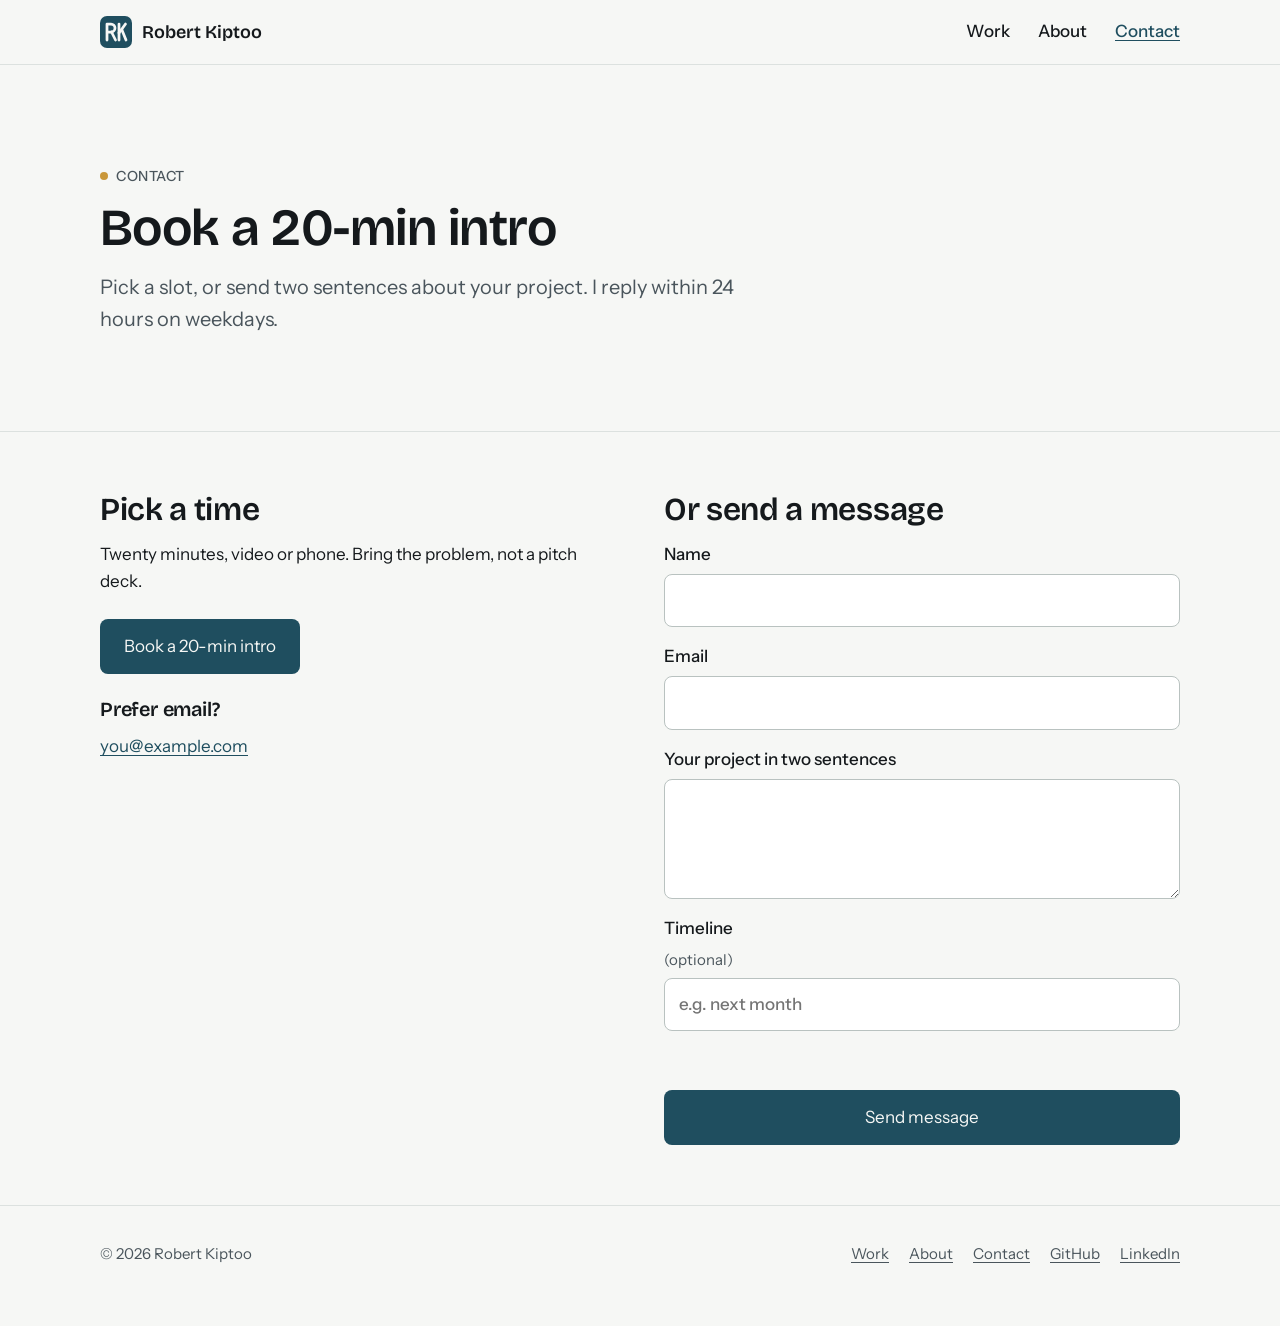
==== contact/index.html @ adc51469 "Week 5: full portfolio site from the Week 3 content map Replace the near-blank page with the plain H" ====
<!DOCTYPE html>
<html lang="en">
<head>
  <meta charset="utf-8">
  <meta name="viewport" content="width=device-width, initial-scale=1">
  <title>Contact · Robert Kiptoo</title>
  <meta name="description" content="Book a 20-minute intro with Robert Kiptoo.">
  <link rel="icon" href="../favicon.svg" type="image/svg+xml">
  <link rel="preconnect" href="https://fonts.googleapis.com">
  <link rel="preconnect" href="https://fonts.gstatic.com" crossorigin>
  <link rel="stylesheet" href="https://fonts.googleapis.com/css2?family=Bricolage+Grotesque:opsz,wght@12..96,600&family=Instrument+Sans:wght@400;500&display=swap">
  <link rel="stylesheet" href="../style.css">
</head>
<body>
  <a class="skip" href="#main">Skip to content</a>

  <header class="site-header">
    <div class="wrap">
      <a class="brand" href="../"><img src="../favicon.svg" alt="" width="32" height="32"><span>Robert Kiptoo</span></a>
      <nav class="nav" aria-label="Main">
        <a href="../work/">Work</a>
        <a href="../about/">About</a>
        <a href="./" aria-current="page">Contact</a>
      </nav>
    </div>
  </header>

  <!--
    SETUP: three placeholders to replace before going live.
      1. CAL_LINK       the Cal.com booking link          (search: cal.com/YOUR-HANDLE)
      2. FORM_ENDPOINT  the Formspree form endpoint       (search: formspree.io/f/YOUR_FORM_ID)
      3. EMAIL          the public contact email          (search: you@example.com)
  -->

  <main id="main">
    <!-- 1. Heading -->
    <section class="hero">
      <div class="wrap">
        <p class="eyebrow accent">Contact</p>
        <h1>Book a 20-min intro</h1>
        <p class="lede">Pick a slot, or send two sentences about your project. <span class="promise">I reply within 24 hours on weekdays.</span></p>
      </div>
    </section>

    <section>
      <div class="wrap contact-grid">
        <!-- 2. Calendar: the primary path -->
        <div>
          <h2>Pick a time</h2>
          <p>Twenty minutes, video or phone. Bring the problem, not a pitch deck.</p>
          <p><a class="btn" href="https://cal.com/YOUR-HANDLE/20min">Book a 20-min intro</a></p>

          <!-- 5. Fallback -->
          <h3>Prefer email?</h3>
          <p><a href="mailto:you@example.com">you@example.com</a></p>
        </div>

        <!-- 3. Form -->
        <div>
          <h2>Or send a message</h2>
          <form id="contact-form" action="https://formspree.io/f/YOUR_FORM_ID" method="POST">
            <label>Name
              <input type="text" name="name" autocomplete="name" required>
            </label>
            <label>Email
              <input type="email" name="email" autocomplete="email" required>
            </label>
            <label>Your project in two sentences
              <textarea name="project" required></textarea>
            </label>
            <label>Timeline <span class="hint">(optional)</span>
              <input type="text" name="timeline" placeholder="e.g. next month">
            </label>
            <!-- Honeypot: real people never see or fill this -->
            <label class="hp" aria-hidden="true">Leave this empty
              <input type="text" name="_gotcha" tabindex="-1" autocomplete="off">
            </label>
            <p class="form-status" role="status" aria-live="polite"></p>
            <button class="btn" type="submit">Send message</button>
          </form>
        </div>
      </div>
    </section>
  </main>

  <footer class="site-footer">
    <div class="wrap">
      <p>© 2026 Robert Kiptoo</p>
      <ul>
        <li><a href="../work/">Work</a></li>
        <li><a href="../about/">About</a></li>
        <li><a href="./">Contact</a></li>
        <li><a href="https://github.com/Robertkip">GitHub</a></li>
        <li><a href="https://www.linkedin.com/in/robert-kimaiyo-9ab814220">LinkedIn</a></li>
      </ul>
    </div>
  </footer>

  <script>
    // Send the form without leaving the page, then go to /thank-you.
    // Without JavaScript, the form still posts to Formspree normally.
    const form = document.getElementById('contact-form');
    const status = form.querySelector('.form-status');

    form.addEventListener('submit', async (event) => {
      event.preventDefault();
      if (form.action.includes('YOUR_FORM_ID')) {
        status.textContent = 'The form isn\'t connected yet. Please use the email link for now.';
        return;
      }
      const button = form.querySelector('button');
      button.disabled = true;
      status.textContent = '';
      try {
        const response = await fetch(form.action, {
          method: 'POST',
          body: new FormData(form),
          headers: { Accept: 'application/json' },
        });
        if (!response.ok) throw new Error(response.status);
        window.location.href = '../thank-you/';
      } catch {
        status.textContent = 'That didn\'t send. Please try again, or use the email link.';
        button.disabled = false;
      }
    });
  </script>
</body>
</html>
---- style.css ----
/*
  Identity kit v1, as CSS.
  Type: Bricolage Grotesque 600 (headings), Instrument Sans 400/500 (body).
  Palette: Deep Teal (main), Ink (text), Paper (background), Ochre (accent, once per view).
  Mood: calm and considered. The work is the loudest thing on the page.
*/

:root {
  --teal: #1F4E5F;
  --ink: #15191C;
  --paper: #F6F7F5;
  --ochre: #C9973A;
  --muted: #4A555C;
  --line: #DCE1DF;
  --card: #FFFFFF;

  --font-head: "Bricolage Grotesque", ui-sans-serif, system-ui, sans-serif;
  --font-body: "Instrument Sans", ui-sans-serif, system-ui, sans-serif;
  --font-mono: ui-monospace, "SFMono-Regular", Menlo, Consolas, monospace;

  --space: 24px;
  --measure: 65ch;
  --wide: 1080px;
}

*, *::before, *::after { box-sizing: border-box; }

html { -webkit-text-size-adjust: 100%; }

body {
  margin: 0;
  background: var(--paper);
  color: var(--ink);
  font-family: var(--font-body);
  font-size: 1.0625rem;
  line-height: 1.6;
}

img { max-width: 100%; height: auto; display: block; }

a { color: var(--teal); text-underline-offset: 3px; }
a:hover { text-decoration-thickness: 2px; }

:focus-visible { outline: 3px solid var(--teal); outline-offset: 3px; border-radius: 4px; }

h1, h2, h3 {
  font-family: var(--font-head);
  font-weight: 600;
  line-height: 1.15;
  letter-spacing: -0.01em;
  margin: 0 0 calc(var(--space) / 2);
}
h1 { font-size: clamp(2rem, 5.5vw, 3.25rem); }
h2 { font-size: clamp(1.5rem, 3.5vw, 2rem); }
h3 { font-size: 1.25rem; }

p { margin: 0 0 var(--space); }

.skip {
  position: absolute; left: -999px; top: 0;
  background: var(--teal); color: var(--paper); padding: 8px 16px;
}
.skip:focus { left: 16px; top: 16px; z-index: 10; }

.wrap { width: min(100% - 32px, var(--wide)); margin-inline: auto; }
.prose { max-width: var(--measure); }

/* Header and nav */
.site-header { border-bottom: 1px solid var(--line); }
.site-header .wrap {
  display: flex; align-items: center; justify-content: space-between;
  gap: 16px; padding-block: 16px;
}
.brand {
  display: inline-flex; align-items: center; gap: 10px;
  font-family: var(--font-head); font-weight: 600; font-size: 1.125rem;
  color: var(--ink); text-decoration: none;
}
.brand img { width: 32px; height: 32px; }
.nav { display: flex; gap: clamp(12px, 3vw, 28px); }
.nav a { color: var(--ink); text-decoration: none; font-weight: 500; }
.nav a:hover, .nav a[aria-current="page"] { color: var(--teal); text-decoration: underline; }

@media (max-width: 420px) {
  .brand span { display: none; }
}

/* Sections */
main section { padding-block: calc(var(--space) * 2.5); }
main section + section { border-top: 1px solid var(--line); }

.eyebrow {
  display: inline-flex; align-items: center; gap: 8px;
  font-size: 0.875rem; font-weight: 500; letter-spacing: 0.04em;
  text-transform: uppercase; color: var(--muted); margin-bottom: 12px;
}
.eyebrow.accent::before {
  content: ""; width: 8px; height: 8px; border-radius: 50%; background: var(--ochre);
}

.lede { font-size: 1.25rem; color: var(--muted); max-width: 52ch; }

/* Hero */
.hero { padding-block: calc(var(--space) * 4) calc(var(--space) * 3); }
.hero h1 { max-width: 20ch; }

/* Buttons */
.actions { display: flex; flex-wrap: wrap; align-items: center; gap: 12px 24px; }
.btn {
  display: inline-block; padding: 14px 24px; border-radius: 8px;
  background: var(--teal); color: var(--paper);
  font-weight: 500; text-decoration: none; border: 0; font: inherit; cursor: pointer;
}
.btn:hover { background: #173C49; text-decoration: none; }
.link-arrow { font-weight: 500; }
.link-arrow::after { content: " →"; }

/* Cards */
.cards { display: grid; gap: var(--space); grid-template-columns: repeat(auto-fit, minmax(min(280px, 100%), 1fr)); }
.card {
  min-width: 0;
  background: var(--card); border: 1px solid var(--line); border-radius: 12px;
  overflow: hidden; display: flex; flex-direction: column;
}
.card .body { padding: var(--space); display: flex; flex-direction: column; gap: 8px; flex: 1; }
.card h3 a { color: var(--ink); text-decoration: none; }
.card h3 a:hover { color: var(--teal); }
.card p { margin: 0; color: var(--muted); }
.card .metric { color: var(--teal); font-weight: 500; }
.card .link-arrow { margin-top: auto; padding-top: 8px; }
.card-media { border-bottom: 1px solid var(--line); aspect-ratio: 16 / 9; object-fit: cover; object-position: left top; width: 100%; }

/* Real terminal output used as evidence, never decoration */
.terminal {
  margin: 0; background: #102A33; color: #E6EDEA;
  font-family: var(--font-mono); font-size: 0.8125rem; line-height: 1.55;
  padding: 16px 18px; overflow-x: auto; white-space: pre;
}
.card .terminal { aspect-ratio: 16 / 9; border-bottom: 1px solid var(--line); padding-top: 28px; }
.terminal .ok { color: #8FD3B6; }
.terminal .dim { color: #93A7AE; }
figure { margin: 0 0 var(--space); min-width: 0; }
.case-body { min-width: 0; }
figure .terminal, figure img { border-radius: 10px; border: 1px solid var(--line); }
figcaption { font-size: 0.9375rem; color: var(--muted); margin-top: 8px; }

/* Proof strip */
.proof { display: grid; gap: var(--space); grid-template-columns: repeat(auto-fit, minmax(180px, 1fr)); margin-bottom: var(--space); }
.proof div { border-left: 3px solid var(--teal); padding-left: 16px; }
.proof strong { display: block; font-family: var(--font-head); font-size: 1.75rem; font-weight: 600; line-height: 1.2; }
.proof span { color: var(--muted); }
.tools { color: var(--muted); margin: 0; }

/* About teaser */
.teaser { display: flex; gap: var(--space); align-items: center; flex-wrap: wrap; }
.avatar { width: 96px; height: 96px; border-radius: 50%; border: 3px solid var(--card); box-shadow: 0 0 0 1px var(--line); }
.teaser .text { flex: 1 1 280px; }
.teaser p { margin-bottom: 8px; }

/* CTA band */
.cta-band { background: var(--teal); color: var(--paper); border-top: 0 !important; }
.cta-band h2 { color: var(--paper); }
.cta-band p { color: #C9D6D8; max-width: 52ch; }
.cta-band .btn { background: var(--paper); color: var(--teal); }
.cta-band .btn:hover { background: #FFFFFF; }
.cta-band a:not(.btn) { color: var(--paper); }

/* Case study page */
.case-meta { display: flex; flex-wrap: wrap; gap: 8px 24px; color: var(--muted); font-size: 0.9375rem; margin-bottom: var(--space); }
.case-body h2 { margin-top: calc(var(--space) * 2); }
.case-body h2:first-child { margin-top: 0; }
.case-body ul { padding-left: 1.25em; margin: 0 0 var(--space); }
.case-body li { margin-bottom: 8px; }
.outcome { background: var(--card); border: 1px solid var(--line); border-radius: 12px; padding: var(--space); margin-bottom: var(--space); }
.outcome p:last-child { margin-bottom: 0; }
.next-case { display: flex; justify-content: space-between; flex-wrap: wrap; gap: 12px; }

/* Contact */
.contact-grid { display: grid; gap: calc(var(--space) * 2); grid-template-columns: repeat(auto-fit, minmax(min(280px, 100%), 1fr)); align-items: start; }
form { display: grid; gap: 16px; }
label { font-weight: 500; display: grid; gap: 6px; }
label .hint { font-weight: 400; color: var(--muted); font-size: 0.9375rem; }
input, textarea {
  font: inherit; color: var(--ink); background: var(--card);
  border: 1px solid #B9C2C0; border-radius: 8px; padding: 12px 14px; width: 100%;
}
input:focus-visible, textarea:focus-visible { outline: 3px solid var(--teal); outline-offset: 1px; border-color: var(--teal); }
textarea { min-height: 120px; resize: vertical; }
.hp { position: absolute; left: -9999px; }
.form-status { color: #9B2C2C; margin: 0; min-height: 1.6em; }
.promise { color: var(--muted); }

/* Footer */
.site-footer { border-top: 1px solid var(--line); padding-block: calc(var(--space) * 1.5); color: var(--muted); font-size: 0.9375rem; }
.site-footer .wrap { display: flex; flex-wrap: wrap; justify-content: space-between; gap: 16px; }
.site-footer ul { list-style: none; margin: 0; padding: 0; display: flex; flex-wrap: wrap; gap: 8px 20px; }
.site-footer a { color: var(--muted); }
.site-footer a:hover { color: var(--teal); }

@media (prefers-reduced-motion: no-preference) {
  html { scroll-behavior: smooth; }
}
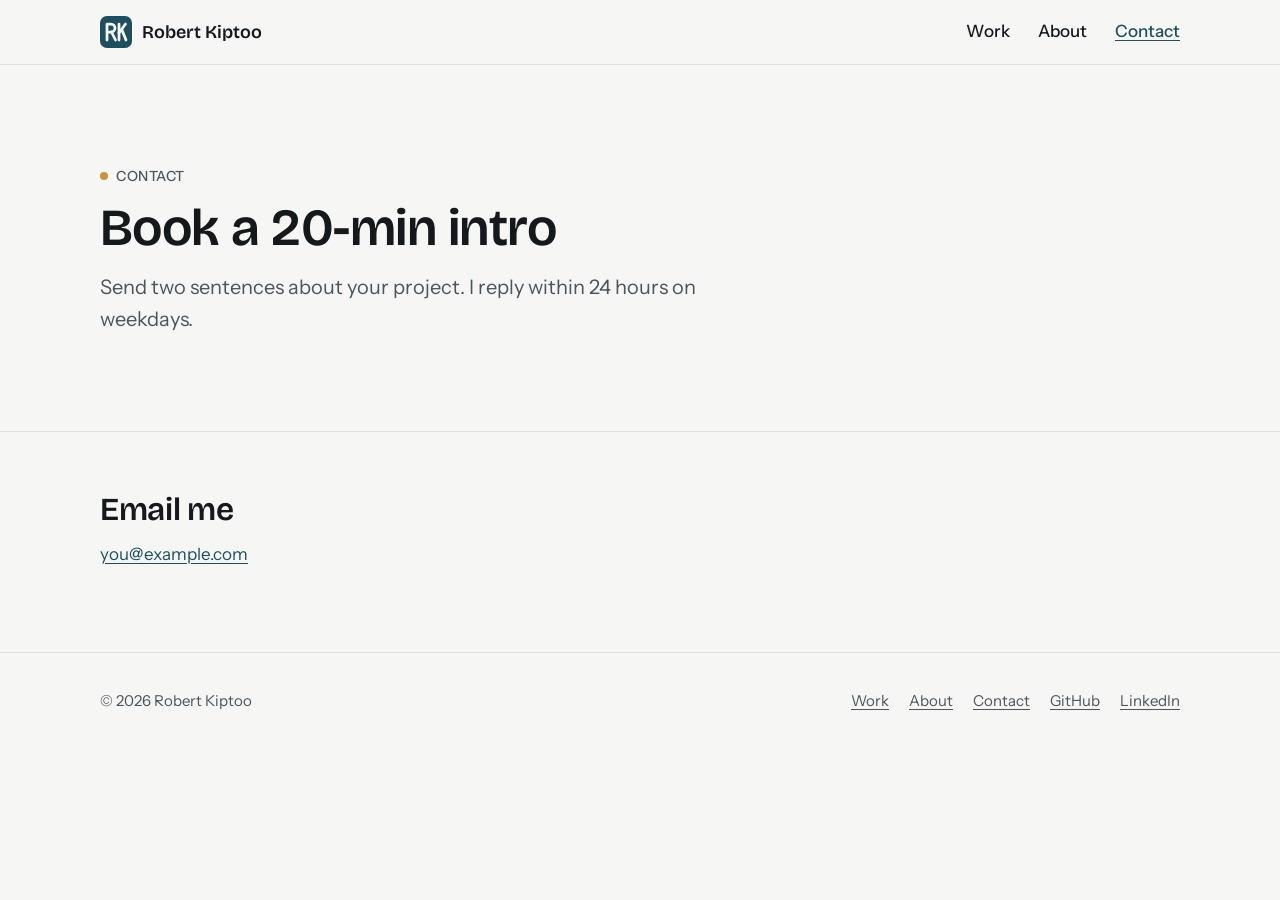
==== commit ec17f163: "Contact: hide the booking button and form until they're set up Cal.com and Formspree need accounts t" ====
--- a/contact/index.html
+++ b/contact/index.html
@@ -26,9 +26,12 @@
   </header>
 
   <!--
-    SETUP: three placeholders to replace before going live.
+    SETUP: three placeholders. Until 1 and 2 are set, their blocks carry `hidden`.
       1. CAL_LINK       the Cal.com booking link          (search: cal.com/YOUR-HANDLE)
+                        then remove `hidden` from the "Pick a time" block and
+                        start the lede with "Pick a slot, or send…"
       2. FORM_ENDPOINT  the Formspree form endpoint       (search: formspree.io/f/YOUR_FORM_ID)
+                        then remove `hidden` from the form block
       3. EMAIL          the public contact email          (search: you@example.com)
   -->
 
@@ -38,25 +41,27 @@
       <div class="wrap">
         <p class="eyebrow accent">Contact</p>
         <h1>Book a 20-min intro</h1>
-        <p class="lede">Pick a slot, or send two sentences about your project. <span class="promise">I reply within 24 hours on weekdays.</span></p>
+        <p class="lede">Send two sentences about your project. <span class="promise">I reply within 24 hours on weekdays.</span></p>
       </div>
     </section>
 
     <section>
       <div class="wrap contact-grid">
-        <!-- 2. Calendar: the primary path -->
         <div>
-          <h2>Pick a time</h2>
-          <p>Twenty minutes, video or phone. Bring the problem, not a pitch deck.</p>
-          <p><a class="btn" href="https://cal.com/YOUR-HANDLE/20min">Book a 20-min intro</a></p>
+          <!-- 2. Calendar: the primary path (hidden until CAL_LINK is set) -->
+          <div hidden>
+            <h2>Pick a time</h2>
+            <p>Twenty minutes, video or phone. Bring the problem, not a pitch deck.</p>
+            <p><a class="btn" href="https://cal.com/YOUR-HANDLE/20min">Book a 20-min intro</a></p>
+          </div>
 
-          <!-- 5. Fallback -->
-          <h3>Prefer email?</h3>
+          <!-- 5. Email -->
+          <h2>Email me</h2>
           <p><a href="mailto:you@example.com">you@example.com</a></p>
         </div>
 
-        <!-- 3. Form -->
-        <div>
+        <!-- 3. Form (hidden until FORM_ENDPOINT is set) -->
+        <div hidden>
           <h2>Or send a message</h2>
           <form id="contact-form" action="https://formspree.io/f/YOUR_FORM_ID" method="POST">
             <label>Name
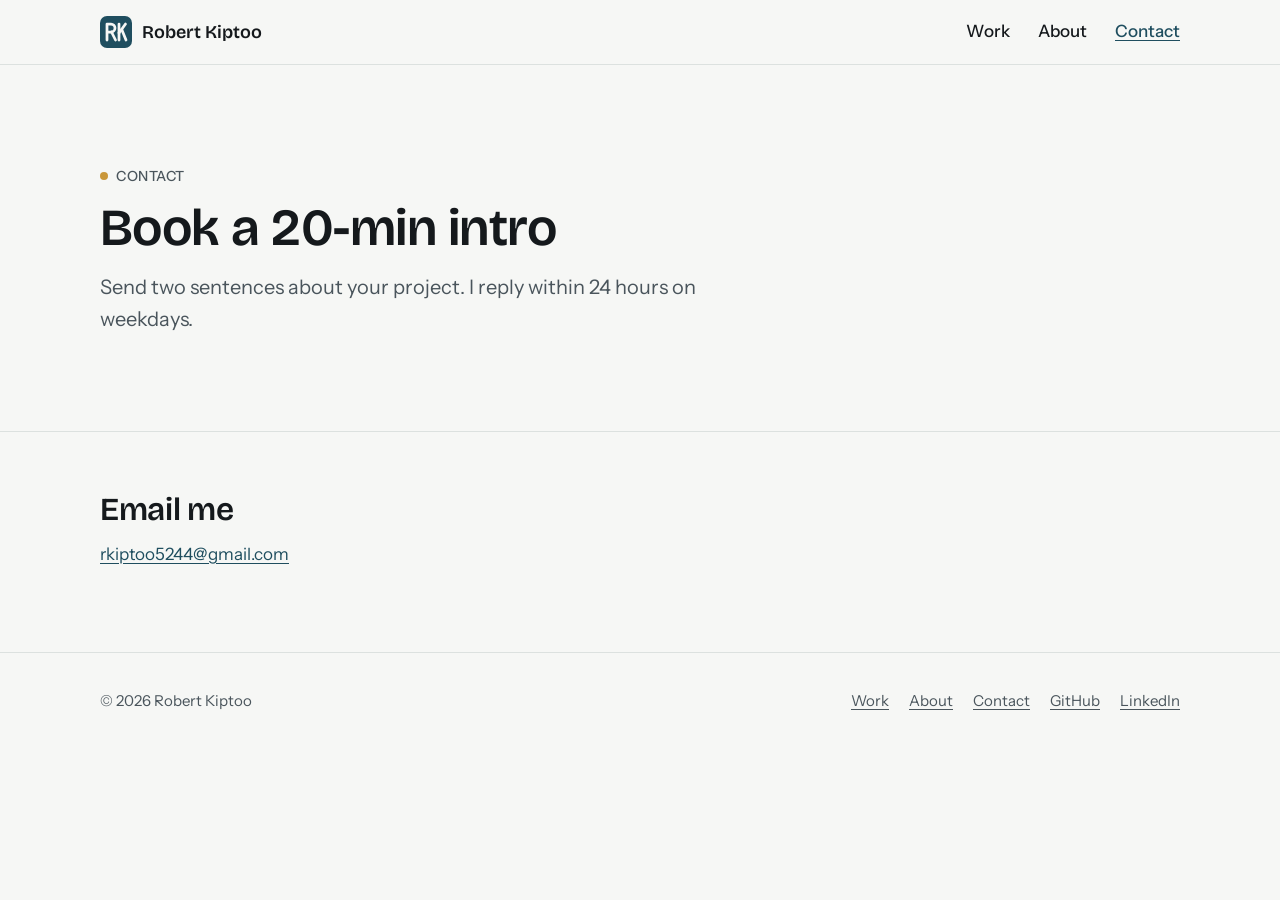
==== commit 2ea831a9: "Contact: use the real public email Co-Authored-By: Claude Opus 5 (1M context) <noreply@anthropic.com" ====
--- a/contact/index.html
+++ b/contact/index.html
@@ -26,13 +26,12 @@
   </header>
 
   <!--
-    SETUP: three placeholders. Until 1 and 2 are set, their blocks carry `hidden`.
+    SETUP: two placeholders. Until each is set, their blocks carry `hidden`.
       1. CAL_LINK       the Cal.com booking link          (search: cal.com/YOUR-HANDLE)
                         then remove `hidden` from the "Pick a time" block and
                         start the lede with "Pick a slot, or send…"
       2. FORM_ENDPOINT  the Formspree form endpoint       (search: formspree.io/f/YOUR_FORM_ID)
                         then remove `hidden` from the form block
-      3. EMAIL          the public contact email          (search: you@example.com)
   -->
 
   <main id="main">
@@ -57,7 +56,7 @@
 
           <!-- 5. Email -->
           <h2>Email me</h2>
-          <p><a href="mailto:you@example.com">you@example.com</a></p>
+          <p><a href="mailto:rkiptoo5244@gmail.com">rkiptoo5244@gmail.com</a></p>
         </div>
 
         <!-- 3. Form (hidden until FORM_ENDPOINT is set) -->
